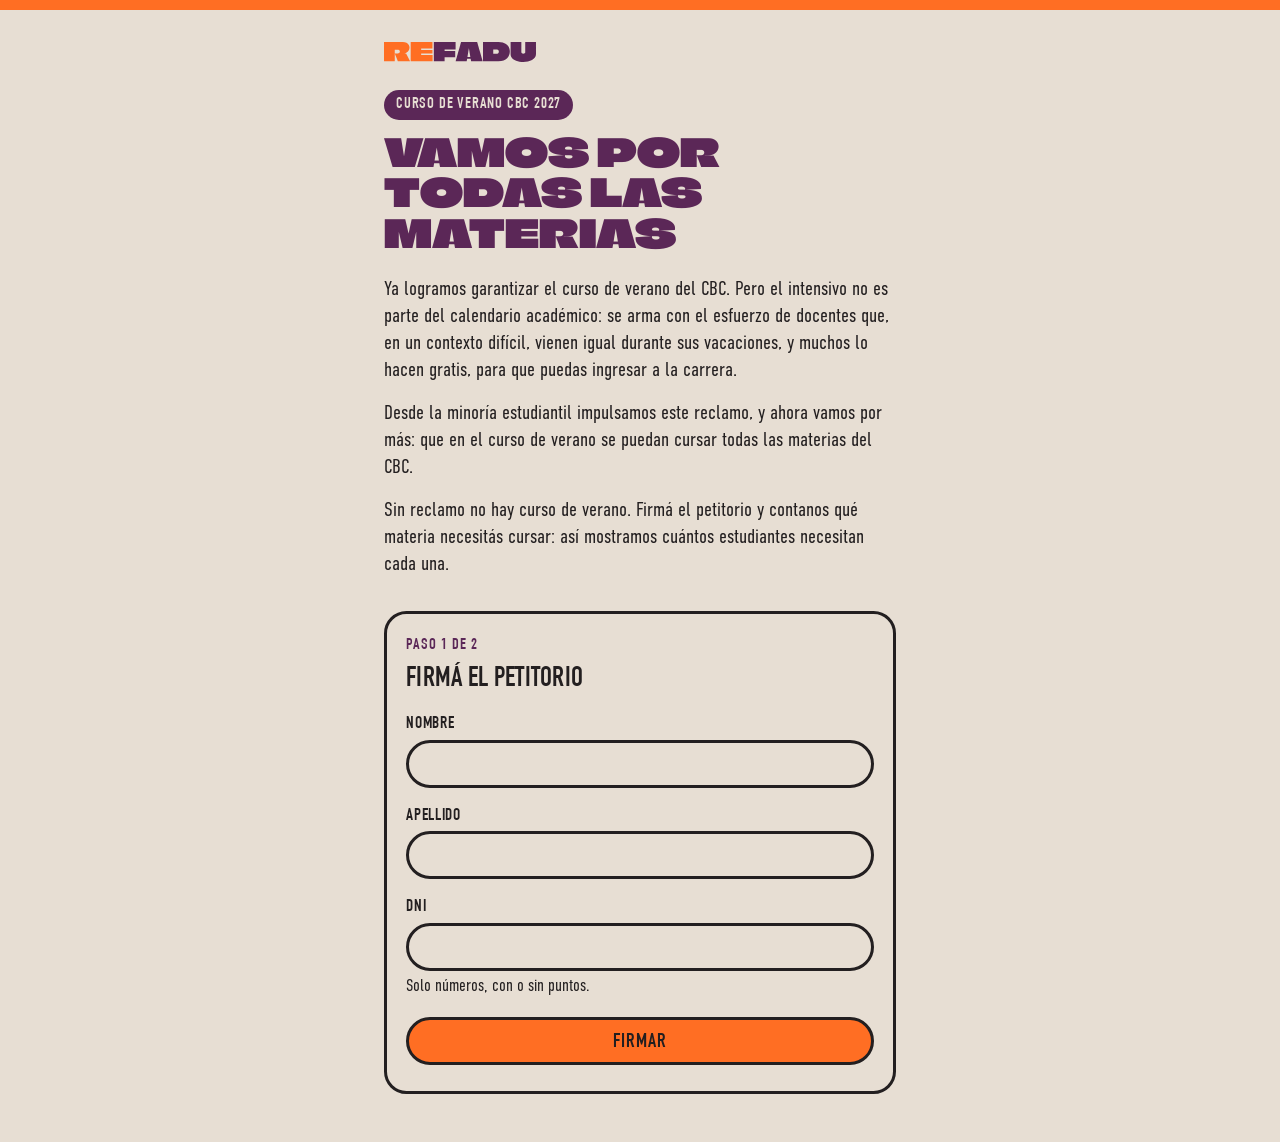
==== petitoriocbc/index.html @ 303c463f "Mover a /petitoriocbc, ocultar contador y pedir teléfono y mail también con solo firma Co-Authored-B" ====
<!doctype html>
<html lang="es-AR">
  <head>
    <meta charset="utf-8" />
    <meta name="viewport" content="width=device-width, initial-scale=1" />
    <title>Curso de Verano CBC 2027 · Firmá el petitorio · ReFADU</title>
    <meta name="description" content="Ya tenemos curso de verano del CBC. Ahora vamos por todas las materias: firmá el petitorio." />
    <meta name="theme-color" content="#FF6E23" />
    <link rel="icon" href="assets/logos/favicon.svg" type="image/svg+xml" />
    <link rel="apple-touch-icon" href="assets/logos/apple-touch-icon.png" />

    <!-- Para compartir (WhatsApp, Instagram, X). Las redes no leen config.js: estos textos van acá.
         La imagen tiene que ser una URL absoluta (https://...) una vez que la página esté publicada. -->
    <meta property="og:type" content="website" />
    <meta property="og:site_name" content="ReFADU" />
    <meta property="og:locale" content="es_AR" />
    <meta property="og:title" content="Curso de verano CBC: vamos por todas las materias" />
    <meta property="og:description" content="Ya tenemos curso de verano del CBC. Ahora vamos por todas las materias: firmá el petitorio." />
    <meta property="og:url" content="https://petitorio-curso-de-verano.sanrt2001.workers.dev/petitoriocbc/" />
    <meta property="og:image" content="https://petitorio-curso-de-verano.sanrt2001.workers.dev/petitoriocbc/assets/logos/apple-touch-icon.png" />
    <meta name="twitter:card" content="summary" />
    <meta name="twitter:title" content="Curso de verano CBC: vamos por todas las materias" />
    <meta name="twitter:description" content="Ya tenemos curso de verano del CBC. Ahora vamos por todas las materias: firmá el petitorio." />
    <meta name="twitter:image" content="https://petitorio-curso-de-verano.sanrt2001.workers.dev/petitoriocbc/assets/logos/apple-touch-icon.png" />

    <link rel="preload" href="assets/fuentes/ClimateCrisis.ttf" as="font" type="font/ttf" crossorigin />
    <link rel="stylesheet" href="estilos.css" />
  </head>
  <body>
    <main class="hoja">
      <header class="encabezado">
        <img class="logo" src="assets/logos/refadu-horizontal-color.svg" alt="ReFADU" width="200" height="27" />
        <p class="volanta" id="volanta"></p>
        <h1 id="titulo"></h1>
        <p class="contador" id="contador" hidden>
          <span id="contador-antes">Ya firmaron</span>
          <strong id="contador-numero">0</strong>
          <span id="contador-despues">estudiantes</span>
        </p>
      </header>

      <div class="texto" id="parrafos"></div>

      <p class="aviso-prueba" id="modo-prueba" hidden>
        <strong>Modo de prueba:</strong> no hay backend cargado en <code>config.js</code>. Se simula todo y no se guarda nada.
      </p>

      <!-- ------------------------------------------------ paso 1: firma -->
      <section class="paso" id="paso-firma" aria-labelledby="paso-firma-titulo">
        <p class="paso-numero">Paso 1 de 2</p>
        <h2 id="paso-firma-titulo" tabindex="-1">Firmá el petitorio</h2>
        <form id="form-firma" novalidate>
          <div class="campo">
            <label for="nombre">Nombre</label>
            <input id="nombre" name="nombre" type="text" autocomplete="given-name" maxlength="60" required aria-describedby="nombre-error" />
            <p class="error" id="nombre-error" hidden></p>
          </div>
          <div class="campo">
            <label for="apellido">Apellido</label>
            <input id="apellido" name="apellido" type="text" autocomplete="family-name" maxlength="60" required aria-describedby="apellido-error" />
            <p class="error" id="apellido-error" hidden></p>
          </div>
          <div class="campo">
            <label for="dni">DNI</label>
            <input id="dni" name="dni" type="text" inputmode="numeric" autocomplete="off" maxlength="12" required aria-describedby="dni-ayuda dni-error" />
            <p class="ayuda" id="dni-ayuda">Solo números, con o sin puntos.</p>
            <p class="error" id="dni-error" hidden></p>
          </div>
          <div class="trampa" aria-hidden="true">
            <label for="sitio-firma">No completes este campo</label>
            <input id="sitio-firma" name="sitio" type="text" tabindex="-1" autocomplete="off" />
          </div>
          <p class="error error-general" id="firma-error" role="alert" hidden></p>
          <button class="boton" type="submit">Firmar</button>
        </form>
      </section>

      <!-- ------------------------------------------------ paso 2: encuesta -->
      <section class="paso" id="paso-encuesta" aria-labelledby="paso-encuesta-titulo" hidden>
        <p class="paso-numero">Paso 2 de 2</p>
        <p class="ya-firmo" id="ya-firmo" hidden>Este DNI ya firmó el petitorio. ¡Gracias!</p>
        <h2 id="paso-encuesta-titulo" tabindex="-1">¡Gracias por firmar! Ayudanos con unas preguntas más</h2>
        <form id="form-encuesta" novalidate>
          <fieldset class="campo" aria-describedby="materia-error">
            <legend>¿Qué materia necesitás cursar?</legend>
            <div class="opciones" id="materias"></div>
            <p class="error" id="materia-error" hidden></p>
          </fieldset>
          <div class="campo" id="campo-otra" hidden>
            <label for="materia-otra">¿Cuál?</label>
            <input id="materia-otra" name="materiaOtra" type="text" maxlength="80" aria-describedby="materia-otra-error" />
            <p class="error" id="materia-otra-error" hidden></p>
          </div>
          <!-- se oculta si elige "No quiero cursar nada, solo ayudar con mi firma" -->
          <fieldset class="campo" id="pregunta-termina" aria-describedby="termina-error">
            <legend>¿Terminás el CBC si cursás la materia en el curso de verano?</legend>
            <div class="opciones">
              <label class="opcion"><input type="radio" name="terminaCBC" value="Sí" /><span>Sí</span></label>
              <label class="opcion"><input type="radio" name="terminaCBC" value="No" /><span>No</span></label>
              <label class="opcion"><input type="radio" name="terminaCBC" value="No sé" /><span>No sé</span></label>
            </div>
            <p class="error" id="termina-error" hidden></p>
          </fieldset>
          <div class="campo">
            <label for="telefono">Teléfono</label>
            <input id="telefono" name="telefono" type="tel" autocomplete="tel" maxlength="25" required aria-describedby="telefono-ayuda telefono-error" />
            <p class="ayuda" id="telefono-ayuda">Tu celular con código de área. Por ejemplo: 11 2345 6789.</p>
            <p class="error" id="telefono-error" hidden></p>
          </div>
          <div class="campo">
            <label for="mail">Mail</label>
            <input id="mail" name="mail" type="email" autocomplete="email" maxlength="254" required aria-describedby="mail-error" />
            <p class="error" id="mail-error" hidden></p>
          </div>
          <div class="trampa" aria-hidden="true">
            <label for="sitio-encuesta">No completes este campo</label>
            <input id="sitio-encuesta" name="sitio" type="text" tabindex="-1" autocomplete="off" />
          </div>

          <p class="aclaracion">
            Usamos estos datos para relevar qué materias hacen falta en el curso de verano intensivo y para enviarte
            actualizaciones y novedades.
          </p>
          <p class="error error-general" id="encuesta-error" role="alert" hidden></p>
          <div class="acciones">
            <button class="boton" type="submit">Enviar</button>
          </div>
        </form>
      </section>

      <!-- ------------------------------------------------ final -->
      <section class="paso paso-final" id="paso-final" aria-labelledby="paso-final-titulo" hidden>
        <h2 id="paso-final-titulo" tabindex="-1">¡Listo! Gracias por sumarte.</h2>
        <div class="acciones">
          <button class="boton" type="button" id="compartir">Compartir</button>
        </div>
        <p class="compartir-aviso" id="compartir-aviso" role="status"></p>
      </section>
    </main>

    <script src="config.js"></script>
    <script src="petitorio.js"></script>
  </body>
</html>
---- petitoriocbc/estilos.css ----
/* Petitorio Curso de Verano · ReFADU. Colores y tipografías del manual de marca. */

@font-face {
  font-family: "Climate Crisis";
  src: url("assets/fuentes/ClimateCrisis.ttf") format("truetype");
  font-display: swap;
}
@font-face {
  font-family: "DIN Condensed";
  src: url("assets/fuentes/DINCondensed-Light.ttf") format("truetype");
  font-weight: 300;
  font-display: swap;
}
@font-face {
  font-family: "DIN Condensed";
  src: url("assets/fuentes/DINCondensed-Bold.ttf") format("truetype");
  font-weight: 700;
  font-display: swap;
}

:root {
  --naranja: #ff6e23;
  --beige: #e7ded3;
  --violeta: #5b2757;
  --violeta-claro: #70569a;
  --negro: #231f20;
  --titulo: "Climate Crisis", "DIN Condensed", sans-serif;
  --texto: "DIN Condensed", "Arial Narrow", sans-serif;
  --estrella: polygon(50% 0%, 61% 39%, 100% 50%, 61% 61%, 50% 100%, 39% 61%, 0% 50%, 39% 39%);
}

*,
*::before,
*::after {
  box-sizing: border-box;
}
[hidden] {
  display: none !important;
}

body {
  margin: 0;
  background: var(--beige);
  color: var(--negro);
  font: 300 1.25rem/1.35 var(--texto);
  border-top: 10px solid var(--naranja);
}

.hoja {
  max-width: 34rem;
  margin: 0 auto;
  padding: 2rem 1rem 3rem;
}

:focus-visible {
  outline: 3px solid var(--negro);
  outline-offset: 3px;
}
h2:focus {
  outline: none;
}

/* ------------------------------------------------------------ encabezado */

.logo {
  display: block;
  width: 9.5rem;
  height: auto;
  margin-bottom: 1.75rem;
}
.volanta {
  display: inline-block;
  margin: 0 0 0.75rem;
  padding: 0.3rem 0.75rem 0.2rem;
  border-radius: 999px;
  background: var(--violeta);
  color: var(--beige);
  font-weight: 700;
  font-size: 1rem;
  text-transform: uppercase;
  letter-spacing: 0.05em;
}
h1 {
  margin: 0;
  font: 400 clamp(1.5rem, 7.5vw, 2.4rem) / 1.05 var(--titulo);
  font-variation-settings: "YEAR" 1979;
  text-transform: uppercase;
  color: var(--violeta);
  overflow-wrap: break-word;
}
.contador {
  display: flex;
  flex-wrap: wrap;
  align-items: baseline;
  gap: 0 0.45rem;
  margin: 1rem 0 0;
  font-weight: 700;
  text-transform: uppercase;
  letter-spacing: 0.03em;
}
.contador strong {
  font: 400 2rem/1 var(--titulo);
  font-variation-settings: "YEAR" 1979;
  color: var(--violeta);
}
.contador strong::before {
  content: "";
  display: inline-block;
  width: 0.6em;
  height: 0.6em;
  margin-right: 0.3rem;
  background: var(--naranja);
  clip-path: var(--estrella);
}

.texto {
  margin: 1.5rem 0 2rem;
}
.texto p {
  margin: 0 0 1rem;
}
.pendiente {
  background: var(--naranja);
  color: var(--negro);
  font-weight: 700;
  padding: 0 0.2em;
}

.aviso-prueba {
  margin: 0 0 1rem;
  padding: 0.75rem 1rem;
  border-radius: 1rem;
  background: var(--violeta);
  color: var(--beige);
  font-size: 1.05rem;
}

/* ------------------------------------------------------------ pasos */

.paso {
  padding: 1.4rem 1.2rem 1.6rem;
  border: 3px solid var(--negro);
  border-radius: 1.4rem;
}
.paso-numero {
  margin: 0 0 0.5rem;
  font-weight: 700;
  font-size: 1rem;
  text-transform: uppercase;
  letter-spacing: 0.06em;
  color: var(--violeta);
}
.paso h2 {
  margin: 0 0 1.25rem;
  font-weight: 700;
  font-size: 1.75rem;
  line-height: 1.05;
  text-transform: uppercase;
  letter-spacing: 0.01em;
}
.ya-firmo {
  margin: 0 0 1rem;
  padding: 0.65rem 0.9rem;
  border-radius: 0.9rem;
  background: var(--violeta);
  color: var(--beige);
  font-weight: 700;
}

form {
  display: grid;
  gap: 1.15rem;
}

/* ------------------------------------------------------------ campos */

.campo {
  display: grid;
  gap: 0.35rem;
  margin: 0;
  padding: 0;
  border: 0;
  min-width: 0;
}
.campo > label,
.campo > legend {
  padding: 0;
  font-weight: 700;
  font-size: 1.05rem;
  line-height: 1.15;
  text-transform: uppercase;
  letter-spacing: 0.04em;
}
.campo > legend {
  margin-bottom: 0.55rem;
}
.campo input[type="text"],
.campo input[type="tel"],
.campo input[type="email"] {
  width: 100%;
  min-height: 3rem;
  padding: 0.55rem 1rem 0.4rem;
  border: 3px solid var(--negro);
  border-radius: 999px;
  background: var(--beige);
  color: var(--negro);
  font: 300 1.3rem/1.2 var(--texto);
}
.ayuda {
  margin: 0;
  font-size: 1.05rem;
}

/* error: borde violeta + aro naranja + mensaje con "!" (no depende solo del color) */
.campo input[aria-invalid="true"] {
  border-color: var(--violeta);
  box-shadow: 0 0 0 3px var(--naranja);
}
.error {
  display: flex;
  gap: 0.45rem;
  align-items: flex-start;
  margin: 0.1rem 0 0;
  color: var(--violeta);
  font-weight: 700;
  font-size: 1.1rem;
  line-height: 1.2;
}
.error::before {
  content: "!";
  flex-shrink: 0;
  display: grid;
  place-items: center;
  width: 1.25rem;
  height: 1.25rem;
  padding-top: 0.12rem;
  border-radius: 50%;
  background: var(--violeta);
  color: var(--beige);
  font-size: 0.95rem;
  line-height: 1;
}
.error-general {
  padding: 0.7rem 0.9rem;
  border: 3px solid var(--violeta);
  border-radius: 1rem;
}

/* opciones: radios con forma de chip */
.opciones {
  display: flex;
  flex-wrap: wrap;
  gap: 0.5rem;
}
.opcion {
  position: relative;
  display: inline-flex;
}
.opcion input {
  position: absolute;
  inset: 0;
  margin: 0;
  opacity: 0;
  cursor: pointer;
}
.opcion span {
  display: inline-flex;
  align-items: center;
  gap: 0.4rem;
  min-height: 2.75rem;
  padding: 0.5rem 1rem 0.38rem;
  border: 2px solid var(--negro);
  border-radius: 999px;
  font: 700 1.1rem/1 var(--texto);
  text-transform: uppercase;
  letter-spacing: 0.04em;
  cursor: pointer;
}
.opcion input:checked + span {
  background: var(--negro);
  color: var(--beige);
}
.opcion input:checked + span::before {
  content: "";
  width: 0.7em;
  height: 0.7em;
  background: var(--naranja);
  clip-path: var(--estrella);
}
.opcion input:focus-visible + span {
  outline: 3px solid var(--negro);
  outline-offset: 3px;
}
fieldset[aria-invalid="true"] .opcion span {
  border-width: 3px;
  border-color: var(--violeta);
}

.aclaracion {
  margin: 0.25rem 0 0;
  padding: 0.8rem 1rem;
  border-left: 6px solid var(--naranja);
  background: rgb(91 39 87 / 0.08);
  font-size: 1.15rem;
}

/* "No quiero cursar nada, solo ayudar con mi firma": opción aparte, a todo el ancho */
.opcion-ancha {
  flex-basis: 100%;
  margin-top: 0.25rem;
}
.opcion-ancha span {
  width: 100%;
  line-height: 1.15;
  border-style: dashed;
}
.opcion-ancha input:checked + span {
  border-style: solid;
}

.trampa {
  position: absolute;
  left: -10000px;
  width: 1px;
  height: 1px;
  overflow: hidden;
}

/* ------------------------------------------------------------ botones */

.boton {
  display: inline-flex;
  align-items: center;
  justify-content: center;
  width: 100%;
  min-height: 3rem;
  padding: 0.6rem 1.3rem 0.45rem;
  border: 3px solid var(--negro);
  border-radius: 999px;
  background: var(--naranja);
  color: var(--negro);
  font: 700 1.25rem/1 var(--texto);
  text-transform: uppercase;
  letter-spacing: 0.05em;
  text-decoration: none;
  cursor: pointer;
}
.boton:hover {
  background: var(--negro);
  color: var(--beige);
}
.boton:disabled {
  opacity: 0.7;
  cursor: progress;
}
.acciones {
  display: grid;
  gap: 0.75rem;
  justify-items: center;
}
/* ------------------------------------------------------------ final */

.paso-final {
  background: var(--naranja);
  text-align: center;
}
.paso-final h2 {
  font: 400 clamp(1.4rem, 6.5vw, 2rem) / 1.1 var(--titulo);
  font-variation-settings: "YEAR" 1979;
  color: var(--violeta);
}
.paso-final .boton {
  background: var(--negro);
  color: var(--beige);
}
.paso-final .boton:hover {
  background: var(--violeta);
  border-color: var(--violeta);
}
.compartir-aviso {
  min-height: 1.4em;
  margin: 0.75rem 0 0;
  font-weight: 700;
  text-transform: uppercase;
  letter-spacing: 0.04em;
}

@media (prefers-reduced-motion: reduce) {
  * {
    scroll-behavior: auto !important;
  }
}
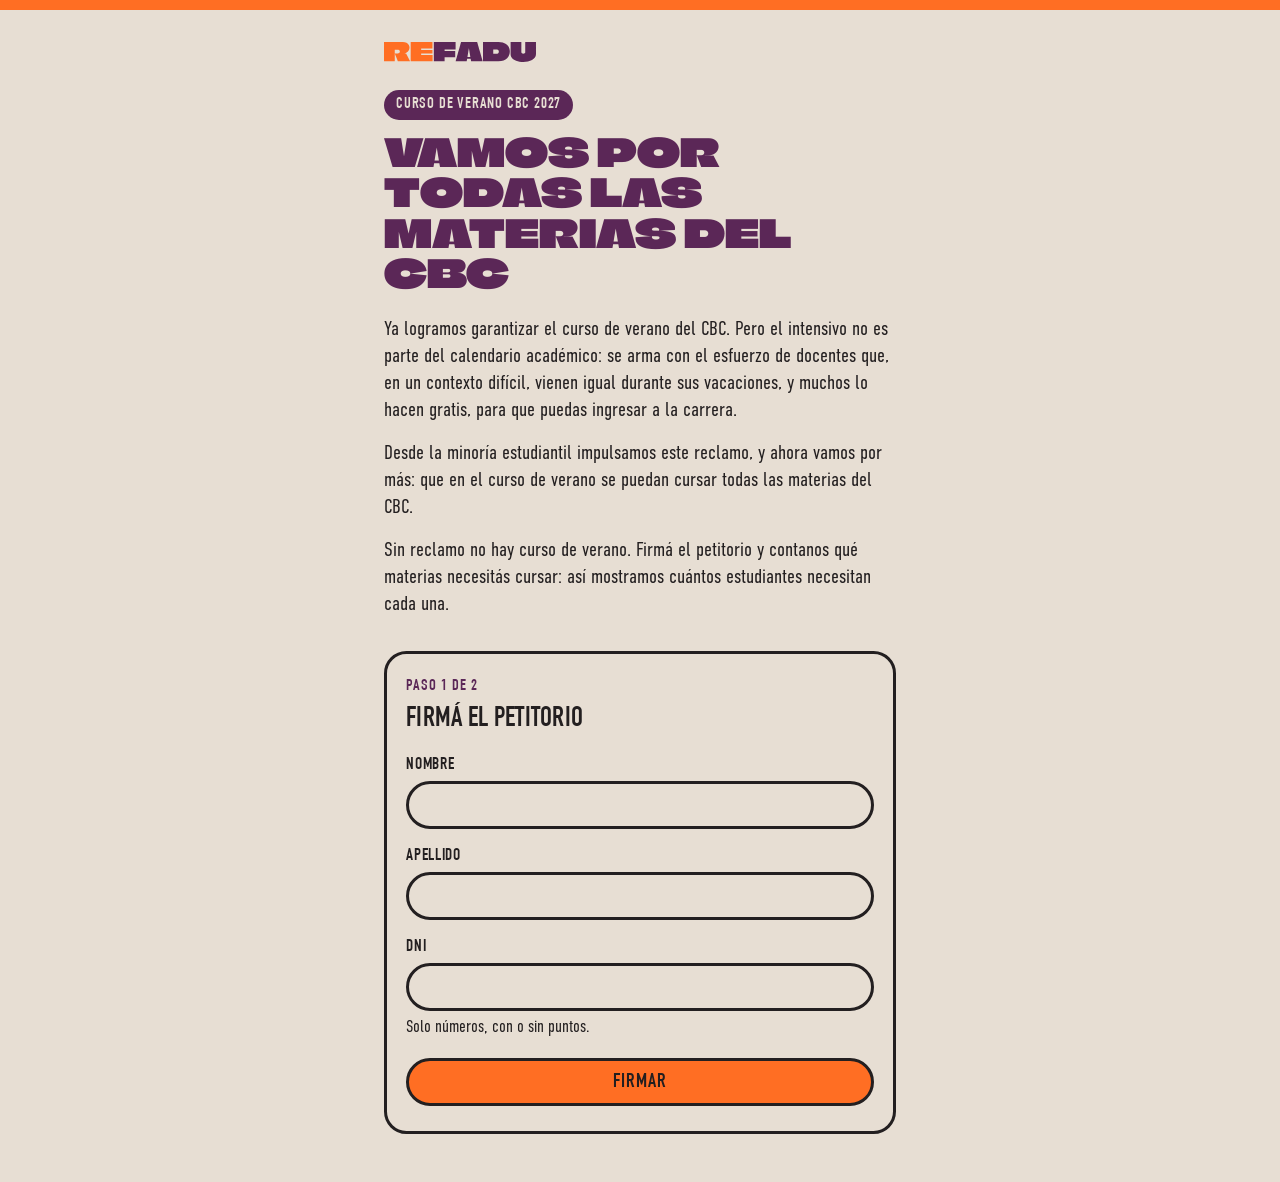
==== commit a0497480: "Título: Vamos por todas las materias del CBC Co-Authored-By: Claude Opus 5.5 <noreply@anthropic.com>" ====
--- a/petitoriocbc/index.html
+++ b/petitoriocbc/index.html
@@ -14,14 +14,14 @@
     <meta property="og:type" content="website" />
     <meta property="og:site_name" content="ReFADU" />
     <meta property="og:locale" content="es_AR" />
-    <meta property="og:title" content="Curso de verano CBC: vamos por todas las materias" />
+    <meta property="og:title" content="Vamos por todas las materias del CBC" />
     <meta property="og:description" content="Ya tenemos curso de verano del CBC. Ahora vamos por todas las materias: firmá el petitorio." />
-    <meta property="og:url" content="https://petitorio-curso-de-verano.sanrt2001.workers.dev/petitoriocbc/" />
-    <meta property="og:image" content="https://petitorio-curso-de-verano.sanrt2001.workers.dev/petitoriocbc/assets/logos/apple-touch-icon.png" />
+    <meta property="og:url" content="https://refadu.com.ar/petitoriocbc/" />
+    <meta property="og:image" content="https://refadu.com.ar/petitoriocbc/assets/logos/apple-touch-icon.png" />
     <meta name="twitter:card" content="summary" />
-    <meta name="twitter:title" content="Curso de verano CBC: vamos por todas las materias" />
+    <meta name="twitter:title" content="Vamos por todas las materias del CBC" />
     <meta name="twitter:description" content="Ya tenemos curso de verano del CBC. Ahora vamos por todas las materias: firmá el petitorio." />
-    <meta name="twitter:image" content="https://petitorio-curso-de-verano.sanrt2001.workers.dev/petitoriocbc/assets/logos/apple-touch-icon.png" />
+    <meta name="twitter:image" content="https://refadu.com.ar/petitoriocbc/assets/logos/apple-touch-icon.png" />
 
     <link rel="preload" href="assets/fuentes/ClimateCrisis.ttf" as="font" type="font/ttf" crossorigin />
     <link rel="stylesheet" href="estilos.css" />
@@ -81,8 +81,9 @@
         <p class="ya-firmo" id="ya-firmo" hidden>Este DNI ya firmó el petitorio. ¡Gracias!</p>
         <h2 id="paso-encuesta-titulo" tabindex="-1">¡Gracias por firmar! Ayudanos con unas preguntas más</h2>
         <form id="form-encuesta" novalidate>
-          <fieldset class="campo" aria-describedby="materia-error">
-            <legend>¿Qué materia necesitás cursar?</legend>
+          <fieldset class="campo" aria-describedby="materias-ayuda materia-error">
+            <legend>¿Qué materias necesitás cursar?</legend>
+            <p class="ayuda" id="materias-ayuda">Podés elegir más de una.</p>
             <div class="opciones" id="materias"></div>
             <p class="error" id="materia-error" hidden></p>
           </fieldset>
@@ -93,7 +94,7 @@
           </div>
           <!-- se oculta si elige "No quiero cursar nada, solo ayudar con mi firma" -->
           <fieldset class="campo" id="pregunta-termina" aria-describedby="termina-error">
-            <legend>¿Terminás el CBC si cursás la materia en el curso de verano?</legend>
+            <legend>¿Terminás el CBC si cursás esas materias en el curso de verano?</legend>
             <div class="opciones">
               <label class="opcion"><input type="radio" name="terminaCBC" value="Sí" /><span>Sí</span></label>
               <label class="opcion"><input type="radio" name="terminaCBC" value="No" /><span>No</span></label>
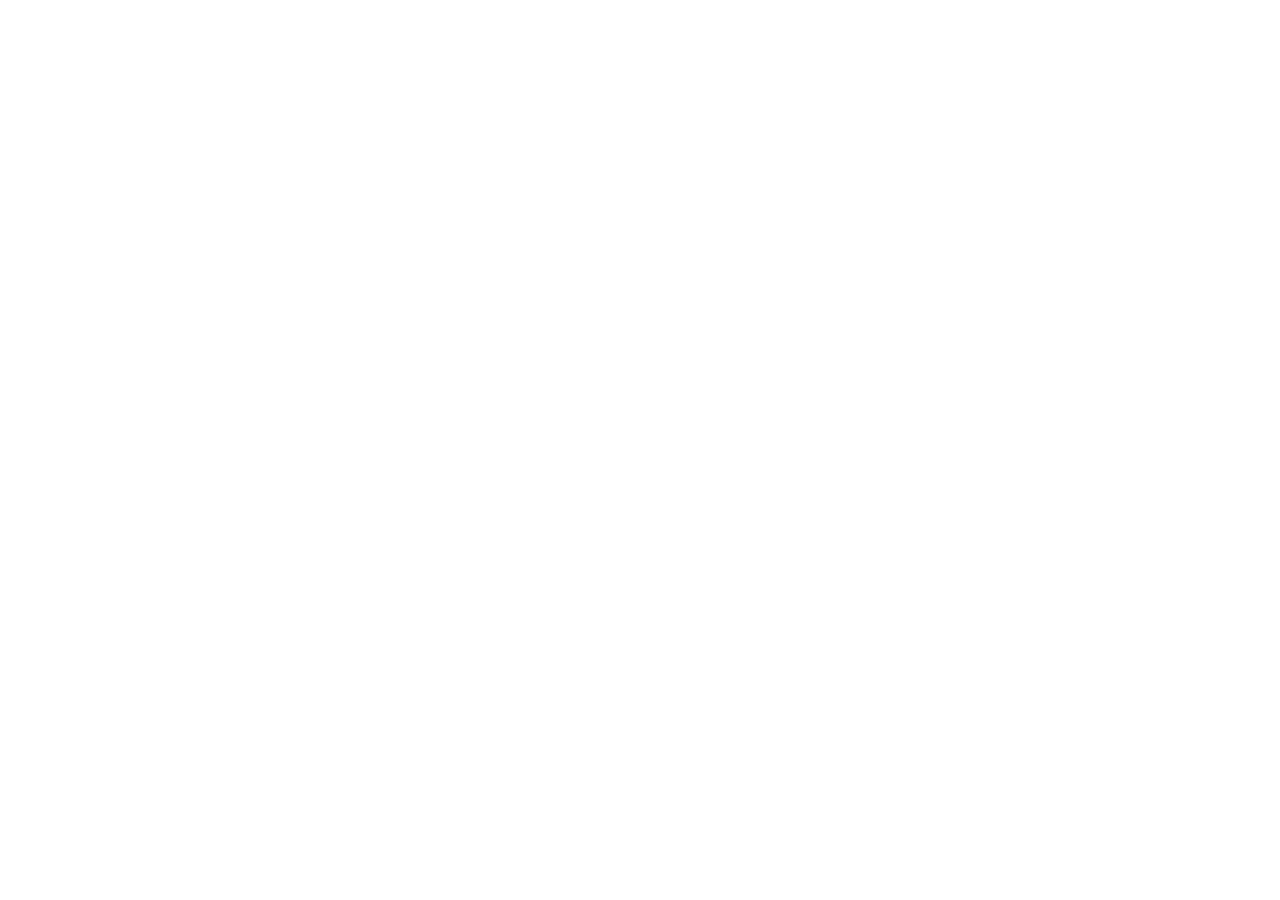
==== commit dff25d8f: "Pasar de http a https si se abre sin candado Co-Authored-By: Claude Opus 5.5 <noreply@anthropic.com>" ====
--- a/petitoriocbc/index.html
+++ b/petitoriocbc/index.html
@@ -3,6 +3,10 @@
   <head>
     <meta charset="utf-8" />
     <meta name="viewport" content="width=device-width, initial-scale=1" />
+    <!-- si se abrió con http:// (sin candado), pasa a https:// antes de cargar nada -->
+    <script>
+      if (location.protocol === "http:" && !/^(localhost|127\.0\.0\.1|\[::1\])$/.test(location.hostname)) location.replace("https:" + location.href.slice(5));
+    </script>
     <title>Curso de Verano CBC 2027 · Firmá el petitorio · ReFADU</title>
     <meta name="description" content="Ya tenemos curso de verano del CBC. Ahora vamos por todas las materias: firmá el petitorio." />
     <meta name="theme-color" content="#FF6E23" />
